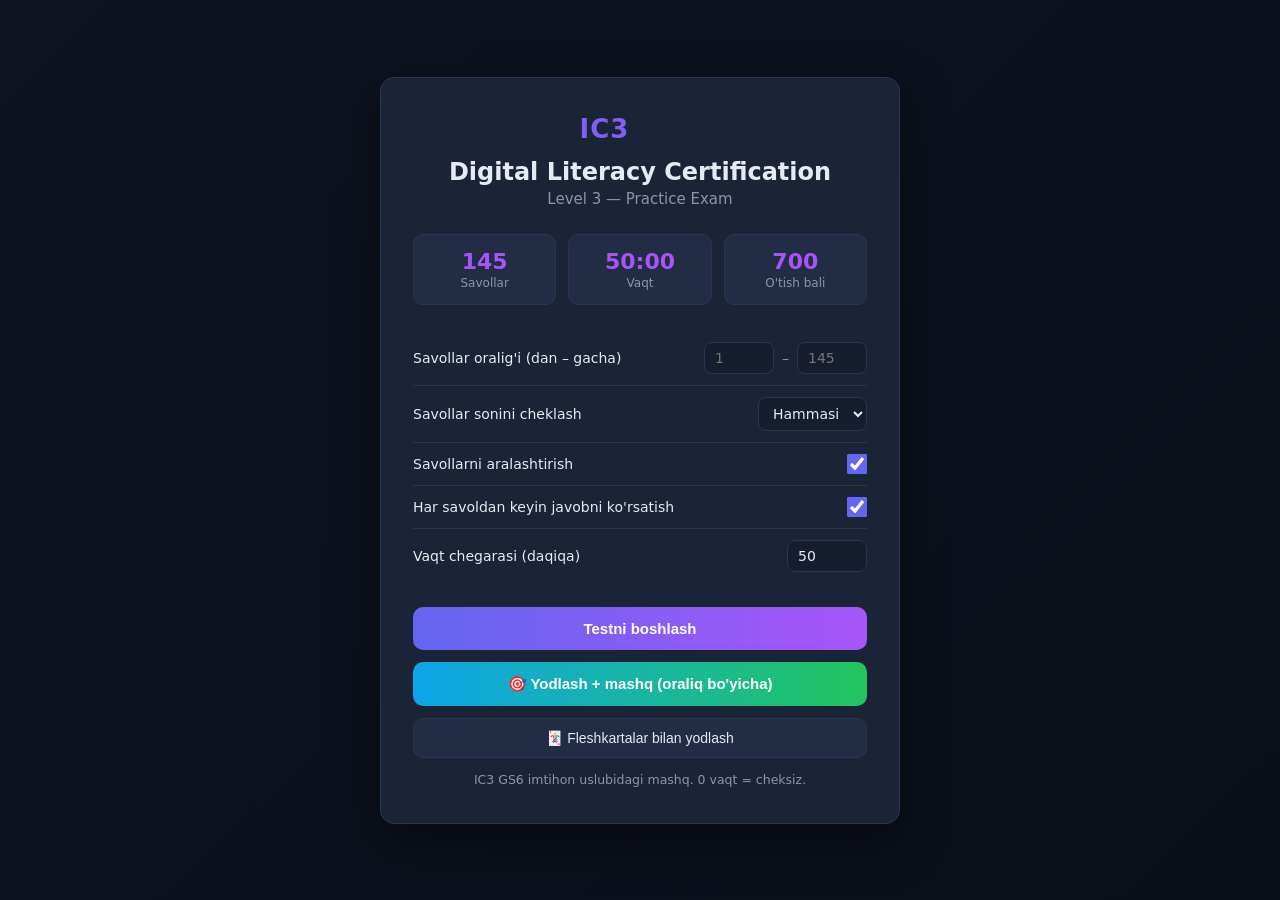
==== ic3-test/index.html @ 88d86b16 "IC3 GS6 test muhiti + fleshkartalar bolimi qoshildi - ic3-test/: 145 savol, instant feedback, oraliq" ====
<!DOCTYPE html>
<html lang="uz">
<head>
  <meta charset="UTF-8">
  <meta name="viewport" content="width=device-width, initial-scale=1.0">
  <title>IC3 GS6 — Level 3 Test</title>
  <link rel="stylesheet" href="style.css">
</head>
<body>

  <!-- ====== START EKRANI ====== -->
  <section id="startScreen" class="screen active">
    <div class="card start-card">
      <div class="brand">IC3 <span>GS6</span></div>
      <h1>Digital Literacy Certification</h1>
      <p class="subtitle">Level 3 — Practice Exam</p>

      <div class="start-info">
        <div class="info-box">
          <div class="info-num" id="totalQs">0</div>
          <div class="info-lbl">Savollar</div>
        </div>
        <div class="info-box">
          <div class="info-num" id="timeShow">50:00</div>
          <div class="info-lbl">Vaqt</div>
        </div>
        <div class="info-box">
          <div class="info-num">700</div>
          <div class="info-lbl">O'tish bali</div>
        </div>
      </div>

      <div class="opts">
        <label class="opt-row">
          <span>Savollar oralig'i (dan – gacha)</span>
          <span class="range-inputs">
            <input type="number" id="qFrom" min="1" placeholder="1" style="width:70px">
            <span style="color:var(--muted)">–</span>
            <input type="number" id="qTo" min="1" placeholder="145" style="width:70px">
          </span>
        </label>
        <label class="opt-row">
          <span>Savollar sonini cheklash</span>
          <select id="qCount">
            <option value="0">Hammasi</option>
            <option value="20">20 ta</option>
            <option value="30">30 ta</option>
            <option value="50">50 ta</option>
          </select>
        </label>
        <label class="opt-row">
          <span>Savollarni aralashtirish</span>
          <input type="checkbox" id="shuffleQ" checked>
        </label>
        <label class="opt-row">
          <span>Har savoldan keyin javobni ko'rsatish</span>
          <input type="checkbox" id="instantFb" checked>
        </label>
        <label class="opt-row">
          <span>Vaqt chegarasi (daqiqa)</span>
          <input type="number" id="timeLimit" value="50" min="0" style="width:80px">
        </label>
      </div>

      <button class="btn-primary" id="startBtn">Testni boshlash</button>
      <button class="btn-study" id="studyBtn">🎯 Yodlash + mashq (oraliq bo'yicha)</button>
      <button class="btn-ghost btn-flash-open" id="openFlash">🃏 Fleshkartalar bilan yodlash</button>
      <p class="hint">IC3 GS6 imtihon uslubidagi mashq. 0 vaqt = cheksiz.</p>
    </div>
  </section>

  <!-- ====== TEST EKRANI ====== -->
  <section id="examScreen" class="screen">
    <header class="exam-top">
      <div class="brand sm">IC3 <span>GS6</span></div>
      <div class="progress-wrap">
        <div class="progress-bar"><div id="progressFill"></div></div>
        <span id="progressTxt">1 / 0</span>
      </div>
      <div class="timer" id="timer">50:00</div>
    </header>

    <main class="exam-body">
      <div class="q-card">
        <div class="q-head">
          <span class="q-num" id="qNum">Question 1</span>
          <span class="q-type" id="qType"></span>
        </div>
        <div class="q-text" id="qText"></div>
        <div class="q-answer" id="qAnswer"></div>
      </div>
    </main>

    <footer class="exam-foot">
      <button class="btn-ghost" id="prevBtn">‹ Oldingi</button>
      <button class="btn-ghost" id="flagBtn">⚑ Belgilash</button>
      <button class="btn-ghost" id="navToggle">▦ Savollar</button>
      <button class="btn-check" id="checkBtn">✓ Tekshirish</button>
      <button class="btn-primary" id="nextBtn">Keyingi ›</button>
      <button class="btn-finish" id="finishBtn">Yakunlash</button>
    </footer>

    <!-- savollar paneli -->
    <div class="nav-overlay" id="navOverlay">
      <div class="nav-panel">
        <div class="nav-panel-head">
          <h3>Savollar</h3>
          <button id="navClose">✕</button>
        </div>
        <div class="nav-grid" id="navGrid"></div>
        <div class="nav-legend">
          <span><i class="dot answered"></i> javob berilgan</span>
          <span><i class="dot flagged"></i> belgilangan</span>
          <span><i class="dot"></i> bo'sh</span>
        </div>
      </div>
    </div>
  </section>

  <!-- ====== NATIJA EKRANI ====== -->
  <section id="resultScreen" class="screen">
    <div class="card result-card">
      <div class="score-ring" id="scoreRing">
        <div class="score-center">
          <div class="score-pct" id="scorePct">0%</div>
          <div class="score-sub" id="scoreSub">0 / 0</div>
        </div>
      </div>
      <h2 id="passLabel">Natija</h2>
      <p class="result-meta" id="resultMeta"></p>
      <div class="result-actions">
        <button class="btn-primary" id="reviewBtn">Javoblarni ko'rish</button>
        <button class="btn-ghost" id="restartBtn">Qayta boshlash</button>
      </div>
      <button class="btn-study" id="studyWrongBtn" style="display:none;margin-top:12px">🃏 Xato savollarni fleshkarta bilan takrorlash</button>
    </div>
    <div class="review-list" id="reviewList"></div>
  </section>

  <!-- ====== FLESHKARTALAR EKRANI ====== -->
  <section id="flashScreen" class="screen">
    <header class="flash-top">
      <button class="btn-ghost flash-back" id="flashBack">‹ Ortga</button>
      <div class="brand sm">🃏 Fleshkartalar</div>
      <div class="flash-counter" id="flashCounter">0 / 0</div>
    </header>

    <div class="flash-controls">
      <select id="flashCat"><option value="">Barcha kategoriyalar</option></select>
      <button class="btn-ghost" id="flashShuffle">🔀 Aralashtirish</button>
    </div>

    <main class="flash-body">
      <div class="flashcard" id="flashcard" tabindex="0">
        <div class="fc-inner">
          <div class="fc-face fc-front">
            <span class="fc-cat" id="fcCat"></span>
            <div class="fc-text" id="fcFront"></div>
            <span class="fc-tap">javobni ko'rish uchun bosing</span>
          </div>
          <div class="fc-face fc-back">
            <span class="fc-cat">Javob</span>
            <div class="fc-text" id="fcBack"></div>
            <span class="fc-tap">savolga qaytish uchun bosing</span>
          </div>
        </div>
      </div>
    </main>

    <footer class="flash-foot">
      <button class="btn-ghost" id="fcPrev">‹ Oldingi</button>
      <button class="btn-primary" id="fcFlip">Aylantirish</button>
      <button class="btn-ghost" id="fcNext">Keyingi ›</button>
      <button class="btn-study" id="fcDone" style="display:none">✓ Testni boshlash</button>
    </footer>
  </section>

  <script src="questions.js"></script>
  <script src="flashcards.js"></script>
  <script src="quiz.js"></script>
  <script src="flashcards-ui.js"></script>
</body>
</html>
---- ic3-test/style.css ----
/* IC3 GS6 test muhiti — stillar */
:root{
  --bg:#0e1320;
  --bg2:#161d2e;
  --card:#1b2336;
  --card2:#222c44;
  --line:#2c3650;
  --txt:#e6eaf3;
  --muted:#8b96ad;
  --accent:#6366f1;
  --accent2:#a855f7;
  --green:#22c55e;
  --red:#ef4444;
  --amber:#f59e0b;
  --radius:14px;
}
*{box-sizing:border-box;margin:0;padding:0}
body{
  font-family:'Segoe UI',system-ui,-apple-system,sans-serif;
  background:linear-gradient(135deg,var(--bg),#0a0f1a);
  color:var(--txt);
  min-height:100vh;
  -webkit-font-smoothing:antialiased;
}

/* ekranlar */
.screen{display:none;min-height:100vh}
.screen.active{display:block}

.brand{
  font-size:26px;font-weight:800;letter-spacing:1px;
  background:linear-gradient(90deg,var(--accent),var(--accent2));
  -webkit-background-clip:text;background-clip:text;color:transparent;
}
.brand span{opacity:.7}
.brand.sm{font-size:18px}

.card{
  background:var(--card);
  border:1px solid var(--line);
  border-radius:var(--radius);
  box-shadow:0 18px 50px rgba(0,0,0,.45);
}

/* ====== START ====== */
#startScreen{display:none;place-items:center;min-height:100vh;padding:24px}
#startScreen.active{display:grid}
.start-card{max-width:520px;width:100%;padding:36px 32px;text-align:center}
.start-card h1{font-size:24px;margin-top:14px}
.subtitle{color:var(--muted);margin-top:4px;font-size:15px}
.start-info{display:flex;gap:12px;margin:26px 0}
.info-box{flex:1;background:var(--card2);border:1px solid var(--line);border-radius:10px;padding:14px 8px}
.info-num{font-size:22px;font-weight:700;color:var(--accent2)}
.info-lbl{font-size:12px;color:var(--muted);margin-top:2px}
.opts{text-align:left;margin:8px 0 24px}
.opt-row{display:flex;justify-content:space-between;align-items:center;padding:11px 0;border-bottom:1px solid var(--line);font-size:14px}
.opt-row:last-child{border-bottom:none}
select,input[type=number]{
  background:var(--bg2);color:var(--txt);border:1px solid var(--line);
  border-radius:8px;padding:7px 10px;font-size:14px;font-family:inherit
}
input[type=checkbox]{width:20px;height:20px;accent-color:var(--accent)}
.range-inputs{display:flex;align-items:center;gap:8px}
.hint{color:var(--muted);font-size:12.5px;margin-top:14px}

.btn-primary{
  background:linear-gradient(90deg,var(--accent),var(--accent2));
  color:#fff;border:none;border-radius:10px;padding:13px 26px;
  font-size:15px;font-weight:600;cursor:pointer;width:100%;
  transition:transform .12s,filter .12s
}
.btn-primary:hover{filter:brightness(1.08)}
.btn-primary:active{transform:scale(.98)}

.btn-ghost{
  background:var(--card2);color:var(--txt);border:1px solid var(--line);
  border-radius:10px;padding:11px 16px;font-size:14px;cursor:pointer;
  transition:background .12s
}
.btn-ghost:hover{background:var(--line)}
.btn-finish{
  background:transparent;color:var(--amber);border:1px solid var(--amber);
  border-radius:10px;padding:11px 16px;font-size:14px;cursor:pointer
}
.btn-finish:hover{background:rgba(245,158,11,.12)}
.btn-check{
  background:transparent;color:var(--green);border:1px solid var(--green);
  border-radius:10px;padding:11px 16px;font-size:14px;cursor:pointer;font-weight:600
}
.btn-check:hover{background:rgba(34,197,94,.12)}
.btn-check:disabled{opacity:.4;cursor:not-allowed}

/* javobdan keyingi banner */
.fb-banner{
  display:flex;align-items:center;gap:10px;
  border-radius:11px;padding:13px 16px;margin-bottom:18px;
  font-weight:600;font-size:15px;border:1.5px solid
}
.fb-banner .fb-ic{font-size:20px}
.fb-banner.correct{background:rgba(34,197,94,.14);border-color:var(--green);color:var(--green)}
.fb-banner.wrong{background:rgba(239,68,68,.14);border-color:var(--red);color:var(--red)}
.fb-banner .fb-sub{display:block;font-weight:400;font-size:13px;color:var(--muted);margin-top:2px}

/* tekshirilgandan keyingi variant holatlari */
.opt.correct{border-color:var(--green);background:rgba(34,197,94,.14)}
.opt.correct .mark{background:var(--green);border-color:var(--green);color:#fff}
.opt.wrong{border-color:var(--red);background:rgba(239,68,68,.14)}
.opt.wrong .mark{background:var(--red);border-color:var(--red);color:#fff}
.opt.locked{cursor:default}
.opt .res-ic{margin-left:auto;font-weight:700;font-size:16px}
.opt.correct .res-ic{color:var(--green)}
.opt.wrong .res-ic{color:var(--red)}
.pill.correct{background:var(--green);border-color:var(--green);color:#fff}
.pill.wrong{background:var(--red);border-color:var(--red);color:#fff}
.pill.locked{cursor:default;pointer-events:none}
.match-row.correct .match-left,.blank-row.correct{outline:1.5px solid var(--green);border-radius:8px}
.match-row.wrong .match-left,.blank-row.wrong{outline:1.5px solid var(--red);border-radius:8px}
.fb-correct-note{font-size:13px;color:var(--green);margin-top:4px}

/* xato javobdan keyin qayta ko'rinadigan mini-fleshkarta (yodlash rejimi) */
.study-card{
  margin-top:16px;border:1.5px solid var(--accent);border-radius:12px;overflow:hidden;
  background:linear-gradient(150deg,#1d2a44,#23304d)
}
.study-card .sc-head{
  background:rgba(99,102,241,.25);padding:8px 14px;font-size:12px;font-weight:700;
  text-transform:uppercase;letter-spacing:.5px;color:var(--accent2)
}
.study-card .sc-body{padding:14px 16px}
.study-card .sc-cue{font-size:13.5px;color:var(--muted);margin-bottom:8px;line-height:1.5}
.study-card .sc-ans{font-size:16px;font-weight:600;color:#eef2ff;line-height:1.5;white-space:pre-line}

/* ====== EXAM ====== */
.exam-top{
  display:flex;align-items:center;gap:18px;
  padding:14px 20px;background:var(--bg2);
  border-bottom:1px solid var(--line);position:sticky;top:0;z-index:20
}
.progress-wrap{flex:1;display:flex;align-items:center;gap:12px}
.progress-bar{flex:1;height:8px;background:var(--card2);border-radius:99px;overflow:hidden}
.progress-bar div{height:100%;width:0;background:linear-gradient(90deg,var(--accent),var(--accent2));transition:width .3s}
#progressTxt{font-size:13px;color:var(--muted);white-space:nowrap}
.timer{
  font-variant-numeric:tabular-nums;font-weight:700;font-size:17px;
  background:var(--card2);padding:7px 14px;border-radius:9px;border:1px solid var(--line)
}
.timer.warn{color:var(--red);border-color:var(--red)}

.exam-body{max-width:820px;margin:0 auto;padding:26px 20px 120px}
.q-card{background:var(--card);border:1px solid var(--line);border-radius:var(--radius);padding:26px}
.q-head{display:flex;justify-content:space-between;align-items:center;margin-bottom:14px}
.q-num{font-weight:700;color:var(--accent2)}
.q-type{font-size:11.5px;text-transform:uppercase;letter-spacing:.5px;color:var(--muted);background:var(--card2);padding:4px 10px;border-radius:99px;border:1px solid var(--line)}
.q-text{font-size:16.5px;line-height:1.6;margin-bottom:22px}

/* javob variantlari */
.opt{
  display:flex;align-items:flex-start;gap:12px;
  background:var(--card2);border:1.5px solid var(--line);
  border-radius:11px;padding:13px 15px;margin-bottom:10px;cursor:pointer;
  transition:border-color .12s,background .12s
}
.opt:hover{border-color:var(--accent)}
.opt.sel{border-color:var(--accent);background:rgba(99,102,241,.14)}
.opt .mark{
  flex:none;width:22px;height:22px;border-radius:6px;border:2px solid var(--muted);
  display:grid;place-items:center;font-size:13px;font-weight:700;margin-top:1px
}
.opt.radio .mark{border-radius:50%}
.opt.sel .mark{background:var(--accent);border-color:var(--accent);color:#fff}
.opt .ltr{font-weight:700;color:var(--muted);margin-right:2px}
.opt .otxt{flex:1;line-height:1.5}

/* grid (tf/yn) */
.grid-q{width:100%;border-collapse:collapse}
.grid-q td,.grid-q th{padding:11px 10px;border-bottom:1px solid var(--line);vertical-align:middle}
.grid-q th{font-size:12px;text-transform:uppercase;color:var(--muted);text-align:center;width:78px}
.grid-q td.st{font-size:14.5px;line-height:1.5}
.grid-q td.ch{text-align:center}
.pill{
  display:inline-block;min-width:64px;padding:7px 6px;border-radius:8px;
  border:1.5px solid var(--line);background:var(--card2);cursor:pointer;
  font-size:13px;font-weight:600;transition:.12s;user-select:none
}
.pill.sel{background:var(--accent);border-color:var(--accent);color:#fff}

/* matching / dropdown */
.match-row{display:flex;align-items:center;gap:14px;margin-bottom:12px;flex-wrap:wrap}
.match-left{flex:1;min-width:200px;background:var(--card2);border:1px solid var(--line);border-radius:10px;padding:12px 14px;font-size:14.5px;line-height:1.5}
.match-arrow{color:var(--muted);font-size:18px}
.match-row select,.blank-row select{min-width:170px}
.blank-row{margin-bottom:16px;font-size:15.5px;line-height:1.9}
.blank-row select{margin:0 6px}

/* ordering */
.order-item{
  display:flex;align-items:center;gap:12px;background:var(--card2);
  border:1px solid var(--line);border-radius:10px;padding:12px 14px;margin-bottom:9px
}
.order-item .ord-n{width:26px;height:26px;border-radius:50%;background:var(--accent);color:#fff;display:grid;place-items:center;font-weight:700;font-size:13px;flex:none}
.order-item .ord-txt{flex:1;font-size:14.5px}
.order-item .ord-btns{display:flex;gap:6px}
.order-item .ord-btns button{background:var(--bg2);border:1px solid var(--line);color:var(--txt);border-radius:7px;width:32px;height:32px;cursor:pointer;font-size:15px}
.order-item .ord-btns button:hover{background:var(--line)}

/* footer */
.exam-foot{
  position:fixed;bottom:0;left:0;right:0;display:flex;gap:10px;
  padding:14px 20px;background:var(--bg2);border-top:1px solid var(--line);
  z-index:20;flex-wrap:wrap;justify-content:center
}
.exam-foot .btn-primary{width:auto;flex:1;max-width:220px}
.exam-foot .btn-ghost,.exam-foot .btn-finish{flex:none}
#flagBtn.on{color:var(--amber);border-color:var(--amber)}

/* nav panel */
.nav-overlay{display:none;position:fixed;inset:0;background:rgba(0,0,0,.6);z-index:40}
.nav-overlay.open{display:block}
.nav-panel{position:absolute;right:0;top:0;bottom:0;width:340px;max-width:90vw;background:var(--card);border-left:1px solid var(--line);padding:20px;overflow:auto}
.nav-panel-head{display:flex;justify-content:space-between;align-items:center;margin-bottom:16px}
.nav-panel-head button{background:none;border:none;color:var(--muted);font-size:20px;cursor:pointer}
.nav-grid{display:grid;grid-template-columns:repeat(6,1fr);gap:8px}
.nav-cell{aspect-ratio:1;border:1px solid var(--line);border-radius:8px;background:var(--card2);color:var(--txt);font-size:13px;font-weight:600;cursor:pointer;position:relative}
.nav-cell.answered{background:rgba(99,102,241,.3);border-color:var(--accent)}
.nav-cell.flagged{border-color:var(--amber)}
.nav-cell.current{outline:2px solid var(--accent2)}
.nav-legend{display:flex;flex-direction:column;gap:8px;margin-top:18px;font-size:13px;color:var(--muted)}
.nav-legend .dot{display:inline-block;width:13px;height:13px;border-radius:4px;background:var(--card2);border:1px solid var(--line);margin-right:6px;vertical-align:-2px}
.nav-legend .dot.answered{background:rgba(99,102,241,.3);border-color:var(--accent)}
.nav-legend .dot.flagged{border-color:var(--amber)}

/* ====== RESULT ====== */
#resultScreen{padding:30px 20px 60px}
#resultScreen.active{display:block}
.result-card{max-width:520px;margin:0 auto;padding:36px;text-align:center}
.score-ring{
  width:170px;height:170px;border-radius:50%;margin:0 auto 20px;
  display:grid;place-items:center;
  background:conic-gradient(var(--green) 0deg, var(--green) var(--deg,0deg), var(--card2) var(--deg,0deg));
  transition:--deg 1s
}
.score-center{width:130px;height:130px;border-radius:50%;background:var(--card);display:grid;place-items:center}
.score-pct{font-size:34px;font-weight:800}
.score-sub{color:var(--muted);font-size:14px;margin-top:2px}
#passLabel{font-size:24px;margin-bottom:6px}
#passLabel.pass{color:var(--green)}
#passLabel.fail{color:var(--red)}
.result-meta{color:var(--muted);font-size:14px;margin-bottom:24px}
.result-actions{display:flex;gap:12px}
.result-actions .btn-primary,.result-actions .btn-ghost{flex:1}

.review-list{max-width:820px;margin:30px auto 0}
.rev-item{background:var(--card);border:1px solid var(--line);border-left:4px solid var(--muted);border-radius:12px;padding:18px 20px;margin-bottom:14px}
.rev-item.correct{border-left-color:var(--green)}
.rev-item.wrong{border-left-color:var(--red)}
.rev-q{font-weight:600;margin-bottom:12px;line-height:1.5}
.rev-q .badge{font-size:11px;padding:3px 9px;border-radius:99px;margin-right:8px;font-weight:700}
.rev-q .badge.correct{background:rgba(34,197,94,.18);color:var(--green)}
.rev-q .badge.wrong{background:rgba(239,68,68,.18);color:var(--red)}
.rev-line{font-size:14px;padding:6px 0;line-height:1.5;display:flex;gap:8px}
.rev-line .ic{flex:none}
.rev-line.ok{color:var(--green)}
.rev-line.no{color:var(--red)}
.rev-line.miss{color:var(--amber)}
.rev-line .yourtag{color:var(--muted);font-size:12px;margin-left:6px}

@media(max-width:560px){
  .exam-body{padding:18px 12px 140px}
  .q-card{padding:18px}
  .grid-q th{width:58px;font-size:11px}
  .pill{min-width:52px;padding:6px 4px}
  .exam-foot .btn-primary{max-width:none}
}

/* ====== FLESHKARTALAR ====== */
#flashScreen.active{display:flex;flex-direction:column;min-height:100vh}
.btn-flash-open{width:100%;margin-top:12px}
.btn-study{
  width:100%;margin-top:12px;cursor:pointer;font-size:15px;font-weight:600;
  border-radius:10px;padding:13px 20px;color:#fff;border:none;
  background:linear-gradient(90deg,#0ea5e9,#22c55e)
}
.btn-study:hover{filter:brightness(1.08)}
.flash-foot .btn-study{width:auto;flex:1;max-width:260px;margin-top:0}

.flash-top{
  display:flex;align-items:center;justify-content:space-between;gap:12px;
  padding:14px 20px;background:var(--bg2);border-bottom:1px solid var(--line);
  position:sticky;top:0;z-index:10
}
.flash-back{flex:none}
.flash-counter{font-variant-numeric:tabular-nums;font-weight:700;font-size:15px;color:var(--muted)}

.flash-controls{
  display:flex;gap:10px;justify-content:center;flex-wrap:wrap;
  padding:16px 20px 4px;max-width:680px;margin:0 auto;width:100%
}
.flash-controls select{flex:1;min-width:160px;max-width:300px}

.flash-body{
  flex:1;display:grid;place-items:center;padding:24px 20px;
  max-width:680px;margin:0 auto;width:100%
}
.flashcard{
  width:100%;height:min(60vh,420px);perspective:1400px;cursor:pointer;
  outline:none;-webkit-tap-highlight-color:transparent
}
.fc-inner{
  position:relative;width:100%;height:100%;
  transition:transform .55s cubic-bezier(.4,.2,.2,1);
  transform-style:preserve-3d
}
.flashcard.flipped .fc-inner{transform:rotateY(180deg)}
.fc-face{
  position:absolute;inset:0;backface-visibility:hidden;-webkit-backface-visibility:hidden;
  border-radius:20px;border:1px solid var(--line);
  display:flex;flex-direction:column;align-items:center;justify-content:center;
  padding:34px 28px;text-align:center;box-shadow:0 18px 50px rgba(0,0,0,.45)
}
.fc-front{background:linear-gradient(150deg,var(--card),var(--card2))}
.fc-back{
  background:linear-gradient(150deg,#1d2a44,#23304d);
  transform:rotateY(180deg);border-color:var(--accent)
}
.fc-cat{
  font-size:11.5px;text-transform:uppercase;letter-spacing:1px;color:var(--accent2);
  font-weight:700;margin-bottom:18px
}
.fc-back .fc-cat{color:var(--green)}
.fc-text{font-size:24px;line-height:1.45;font-weight:600;max-width:560px;white-space:pre-line;overflow-y:auto;max-height:100%}
.fc-back .fc-text{font-size:22px;font-weight:600;color:#eef2ff}
.fc-tap{position:absolute;bottom:18px;font-size:12px;color:var(--muted)}

.flash-foot{
  display:flex;gap:10px;justify-content:center;align-items:center;
  padding:14px 20px;background:var(--bg2);border-top:1px solid var(--line);
  position:sticky;bottom:0
}
.flash-foot .btn-primary{width:auto;flex:1;max-width:240px}
.flash-foot .btn-ghost{flex:none;min-width:96px}

@media(max-width:560px){
  .fc-text{font-size:20px}
  .fc-back .fc-text{font-size:19px}
  .flashcard{height:min(62vh,400px)}
  .fc-face{padding:26px 18px}
  .flash-foot .btn-ghost{min-width:0;padding:11px 12px}
  .flash-foot .btn-primary{max-width:none}
}
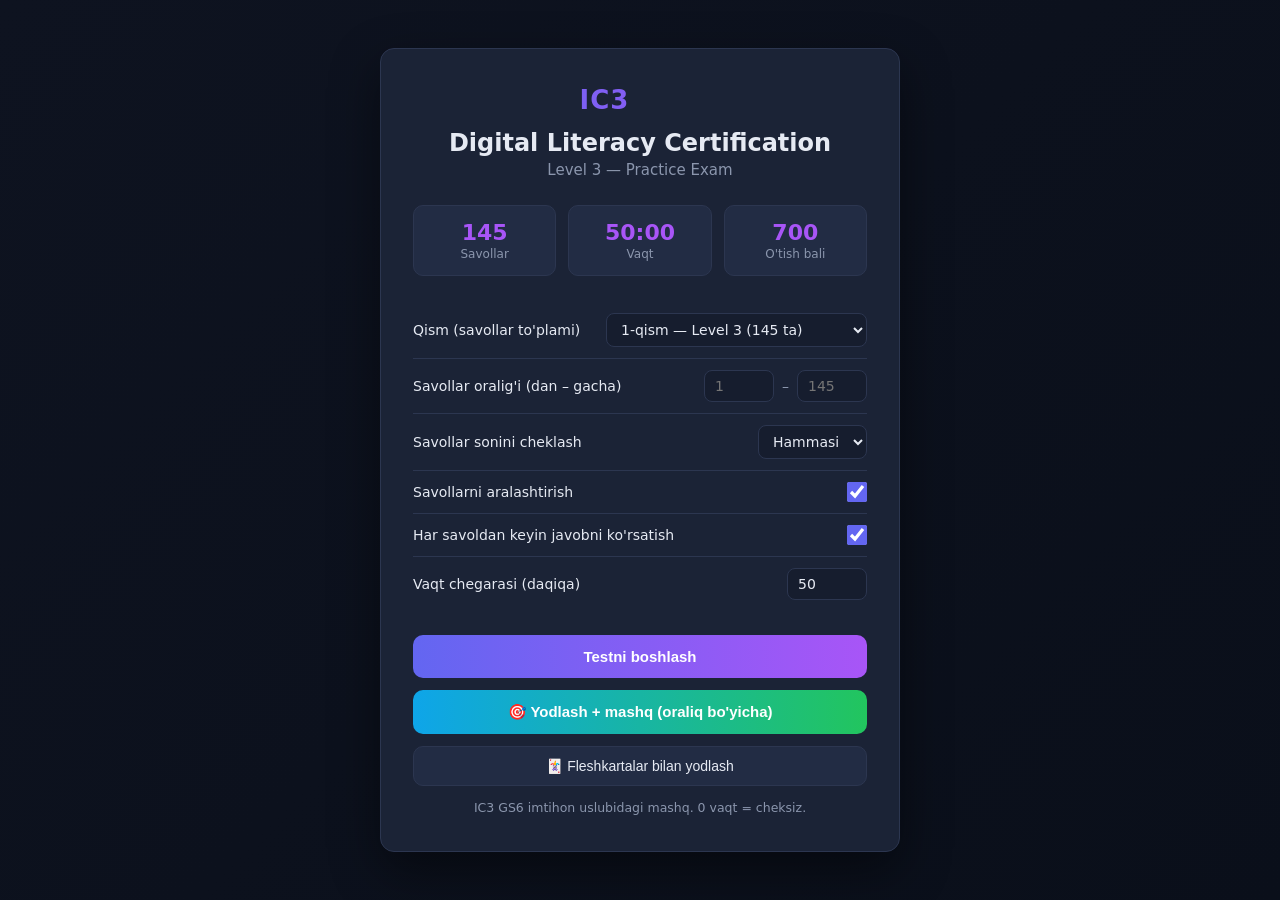
==== commit 5515aa61: "2-qism qoshildi: 74 savol (informatikaic3 saytidan) + qism tanlash questions2.js (multi/single/tf/yn" ====
--- a/ic3-test/index.html
+++ b/ic3-test/index.html
@@ -31,6 +31,13 @@
       </div>
 
       <div class="opts">
+        <label class="opt-row">
+          <span>Qism (savollar to'plami)</span>
+          <select id="partSel">
+            <option value="1">1-qism — Level 3 (145 ta)</option>
+            <option value="2">2-qism — yangi to'plam (74 ta)</option>
+          </select>
+        </label>
         <label class="opt-row">
           <span>Savollar oralig'i (dan – gacha)</span>
           <span class="range-inputs">
@@ -176,6 +183,7 @@
   </section>
 
   <script src="questions.js"></script>
+  <script src="questions2.js"></script>
   <script src="flashcards.js"></script>
   <script src="quiz.js"></script>
   <script src="flashcards-ui.js"></script>
